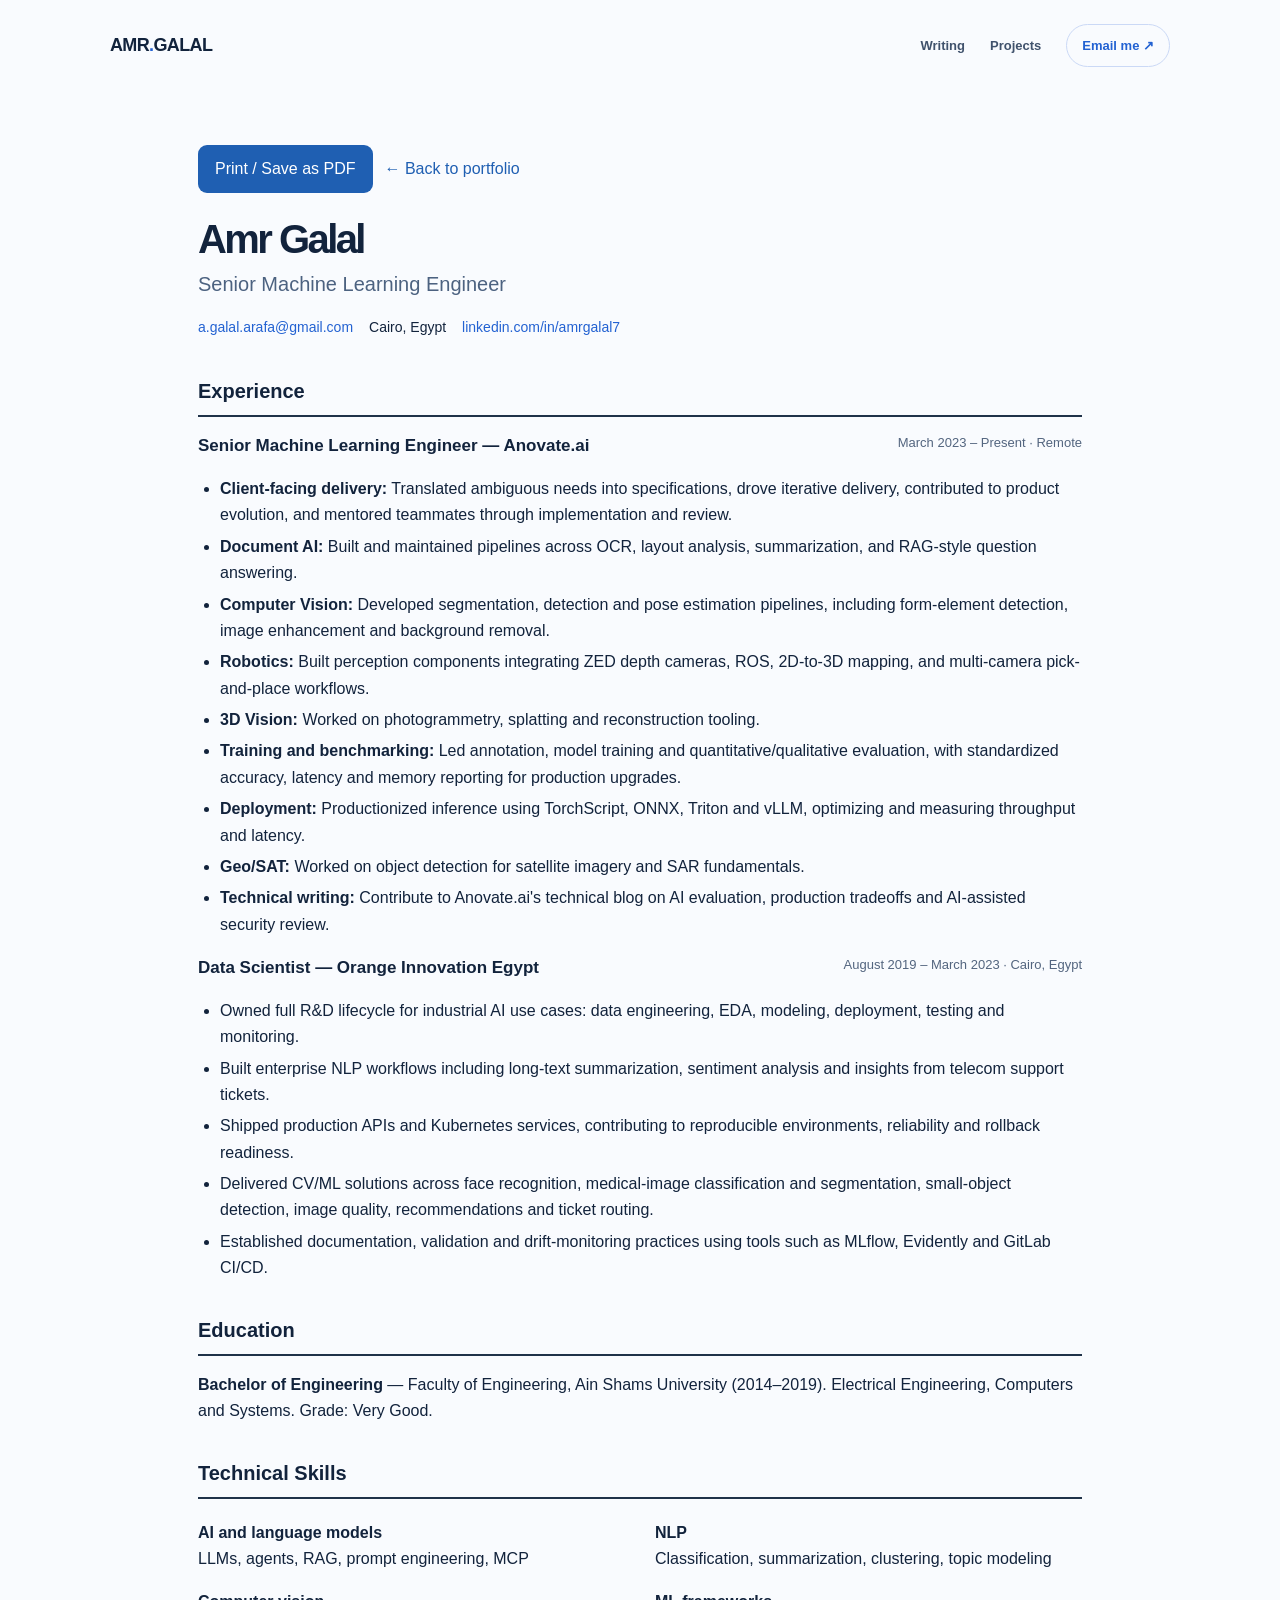
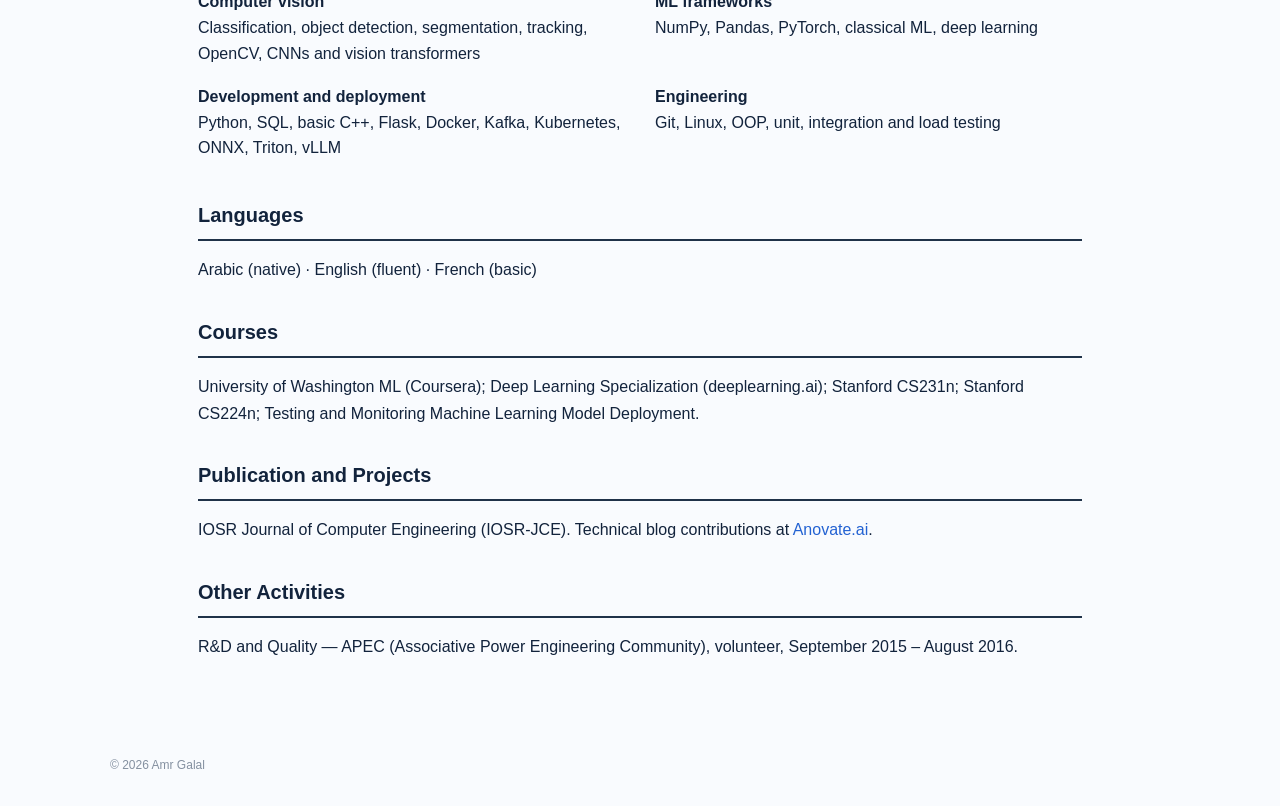
==== cv.html @ aae44b70 "Add general ML engineer CV with technical writing experience" ====
<!doctype html><html lang="en"><head><meta charset="utf-8"><meta name="viewport" content="width=device-width,initial-scale=1"><meta name="description" content="Amr Galal — Senior Machine Learning Engineer CV"><title>CV | Amr Galal</title><link rel="stylesheet" href="style.css"><style>
.cv{max-width:940px;margin:0 auto;padding:54px 28px 80px;color:#12233c}.cv h1{font-size:40px;line-height:1.1;margin-bottom:7px}.cv .role{font-size:20px;color:#4c6280;margin:0 0 16px}.cv .contacts{display:flex;gap:16px;flex-wrap:wrap;font-size:14px;margin-bottom:36px}.cv h2{font-size:20px;border-bottom:2px solid #203249;padding-bottom:8px;margin:32px 0 15px}.cv .jobhead{display:flex;justify-content:space-between;gap:18px;align-items:start}.cv .jobhead h3{font-size:17px;margin:0}.cv .dates{font-size:13px;color:#53657f;white-space:nowrap}.cv ul{padding-left:22px;line-height:1.65}.cv li{margin:5px 0}.cv .skillgroups{display:grid;grid-template-columns:1fr 1fr;gap:6px 30px}.cv .skillgroups p{line-height:1.6;margin:6px 0}.cv p{line-height:1.65}.cv .subtle{color:#53657f}.cv-actions{display:flex;gap:12px;flex-wrap:wrap;margin-bottom:24px}.cv-actions button{background:#1f5fb2;border:0;border-radius:9px;padding:11px 17px;color:white;cursor:pointer;font:inherit}.cv-actions a{align-self:center;color:#1f5fb2}@media(max-width:650px){.cv .jobhead{display:block}.cv .dates{white-space:normal}.cv .skillgroups{grid-template-columns:1fr}.cv h1{font-size:33px}}@media print{nav,.cv-actions,footer{display:none!important}.cv{padding:0;max-width:none}.cv h2{page-break-after:avoid}.cv li{break-inside:avoid}body{background:white!important}.cv{font-size:10.4pt}.cv h1{font-size:26pt}.cv .skillgroups{grid-template-columns:1fr 1fr}}
</style></head><body><nav><a class="brand" href="index.html">AMR<span>.</span>GALAL</a><div class="navlinks"><a href="index.html#writing">Writing</a><a href="index.html#projects">Projects</a><a class="pill" href="mailto:a.galal.arafa@gmail.com">Email me ↗</a></div></nav><main class="cv">
<div class="cv-actions"><button type="button" onclick="window.print()">Print / Save as PDF</button><a href="index.html">← Back to portfolio</a></div>
<h1>Amr Galal</h1><div class="role">Senior Machine Learning Engineer</div><div class="contacts"><a href="mailto:a.galal.arafa@gmail.com">a.galal.arafa@gmail.com</a><span>Cairo, Egypt</span><a href="https://www.linkedin.com/in/amrgalal7" target="_blank" rel="noopener noreferrer">linkedin.com/in/amrgalal7</a></div>
<h2>Experience</h2>
<section><div class="jobhead"><h3>Senior Machine Learning Engineer — Anovate.ai</h3><div class="dates">March 2023 – Present · Remote</div></div><ul>
<li><strong>Client-facing delivery:</strong> Translated ambiguous needs into specifications, drove iterative delivery, contributed to product evolution, and mentored teammates through implementation and review.</li>
<li><strong>Document AI:</strong> Built and maintained pipelines across OCR, layout analysis, summarization, and RAG-style question answering.</li>
<li><strong>Computer Vision:</strong> Developed segmentation, detection and pose estimation pipelines, including form-element detection, image enhancement and background removal.</li>
<li><strong>Robotics:</strong> Built perception components integrating ZED depth cameras, ROS, 2D-to-3D mapping, and multi-camera pick-and-place workflows.</li>
<li><strong>3D Vision:</strong> Worked on photogrammetry, splatting and reconstruction tooling.</li>
<li><strong>Training and benchmarking:</strong> Led annotation, model training and quantitative/qualitative evaluation, with standardized accuracy, latency and memory reporting for production upgrades.</li>
<li><strong>Deployment:</strong> Productionized inference using TorchScript, ONNX, Triton and vLLM, optimizing and measuring throughput and latency.</li>
<li><strong>Geo/SAT:</strong> Worked on object detection for satellite imagery and SAR fundamentals.</li>
<li><strong>Technical writing:</strong> Contribute to Anovate.ai's technical blog on AI evaluation, production tradeoffs and AI-assisted security review.</li>
</ul></section>
<section><div class="jobhead"><h3>Data Scientist — Orange Innovation Egypt</h3><div class="dates">August 2019 – March 2023 · Cairo, Egypt</div></div><ul>
<li>Owned full R&amp;D lifecycle for industrial AI use cases: data engineering, EDA, modeling, deployment, testing and monitoring.</li>
<li>Built enterprise NLP workflows including long-text summarization, sentiment analysis and insights from telecom support tickets.</li>
<li>Shipped production APIs and Kubernetes services, contributing to reproducible environments, reliability and rollback readiness.</li>
<li>Delivered CV/ML solutions across face recognition, medical-image classification and segmentation, small-object detection, image quality, recommendations and ticket routing.</li>
<li>Established documentation, validation and drift-monitoring practices using tools such as MLflow, Evidently and GitLab CI/CD.</li>
</ul></section>
<h2>Education</h2><p><strong>Bachelor of Engineering</strong> — Faculty of Engineering, Ain Shams University (2014–2019). Electrical Engineering, Computers and Systems. Grade: Very Good.</p>
<h2>Technical Skills</h2><div class="skillgroups">
<p><strong>AI and language models</strong><br>LLMs, agents, RAG, prompt engineering, MCP</p>
<p><strong>NLP</strong><br>Classification, summarization, clustering, topic modeling</p>
<p><strong>Computer vision</strong><br>Classification, object detection, segmentation, tracking, OpenCV, CNNs and vision transformers</p>
<p><strong>ML frameworks</strong><br>NumPy, Pandas, PyTorch, classical ML, deep learning</p>
<p><strong>Development and deployment</strong><br>Python, SQL, basic C++, Flask, Docker, Kafka, Kubernetes, ONNX, Triton, vLLM</p>
<p><strong>Engineering</strong><br>Git, Linux, OOP, unit, integration and load testing</p></div>
<h2>Languages</h2><p>Arabic (native) · English (fluent) · French (basic)</p>
<h2>Courses</h2><p>University of Washington ML (Coursera); Deep Learning Specialization (deeplearning.ai); Stanford CS231n; Stanford CS224n; Testing and Monitoring Machine Learning Model Deployment.</p>
<h2>Publication and Projects</h2><p>IOSR Journal of Computer Engineering (IOSR-JCE). Technical blog contributions at <a href="https://anovate.ai/blog" target="_blank" rel="noopener noreferrer">Anovate.ai</a>.</p>
<h2>Other Activities</h2><p>R&amp;D and Quality — APEC (Associative Power Engineering Community), volunteer, September 2015 – August 2016.</p>
</main><footer><span>© 2026 Amr Galal</span></footer></body></html>
---- style.css ----
:root{--ink:#12233c;--muted:#57657a;--light:#eff3f8;--line:#dbe2eb;--blue:#2362d2;--blue2:#144aaf;--white:#fff;--bg:#f9fbfe;--r:18px}
*{box-sizing:border-box}html{scroll-behavior:smooth}body{margin:0;background:var(--bg);color:var(--ink);font-family:Inter,ui-sans-serif,-apple-system,BlinkMacSystemFont,"Segoe UI",Arial,sans-serif;line-height:1.62;-webkit-font-smoothing:antialiased}a{color:var(--blue);text-decoration:none}a:hover{text-decoration:underline}nav{display:flex;justify-content:space-between;align-items:center;gap:12px;max-width:1120px;margin:auto;padding:24px 30px}.brand{color:var(--ink);font-size:18px;font-weight:800;letter-spacing:-.035em}.brand span{color:var(--blue)}nav .navlinks{display:flex;align-items:center;gap:25px;font-size:13px;font-weight:650}nav .navlinks a{color:#40526c}nav .navlinks .pill{color:var(--blue);border:1px solid #cbd9f6;padding:10px 15px;border-radius:100px}main{max-width:1120px;margin:auto;padding:0 30px}.hero{padding:68px 0 58px;display:grid;grid-template-columns: minmax(0,1.4fr) minmax(300px,.6fr);align-items:center;gap:48px}.eyebrow{color:var(--blue);font-size:12px;font-weight:800;text-transform:uppercase;letter-spacing:.15em;display:flex;gap:10px;align-items:center}.eyebrow:before{content:'';width:20px;height:2px;background:var(--blue)}h1{font-size:clamp(42px,5.7vw,72px);line-height:1.08;letter-spacing:-.064em;margin:21px 0 25px;font-weight:850}h1 em{font-style:normal;color:var(--blue)}.hero p.lead{font-size:18px;max-width:610px;color:#455773;line-height:1.74;margin:0 0 27px}.actions{display:flex;flex-wrap:wrap;gap:13px}.btn{display:inline-flex;align-items:center;justify-content:center;gap:10px;padding:12px 18px;border-radius:10px;background:var(--blue);color:white;font-size:14px;font-weight:750;border:1px solid var(--blue);transition:transform .2s,background .2s}.btn:hover{background:var(--blue2);text-decoration:none;transform:translateY(-1px)}.btn.secondary{background:white;color:var(--ink);border-color:#d5dfec}.btn.secondary:hover{background:var(--light)}.panel{background:#172b4a;color:#fff;padding:30px;border-radius:22px;box-shadow:0 25px 45px rgba(20,48,95,.1)}.panel .mini{color:#afc4ec;text-transform:uppercase;letter-spacing:.14em;font-size:11px;font-weight:800}.panel h2{font-size:24px;letter-spacing:-.04em;line-height:1.25;margin:12px 0 24px}.skills-mini{display:flex;flex-wrap:wrap;gap:9px}.skills-mini span{border:1px solid rgba(255,255,255,.18);background:rgba(255,255,255,.055);padding:6px 10px;font-size:12px;border-radius:7px;color:#e5edff}.panel .bottom{border-top:1px solid rgba(255,255,255,.18);padding-top:19px;margin-top:27px;color:#d1dbef;font-size:12px}.stats{display:grid;grid-template-columns:repeat(3,1fr);gap:1px;background:var(--line);border:1px solid var(--line);border-radius:15px;overflow:hidden;margin-bottom:85px}.stat{background:white;padding:20px 24px}.stat strong{font-size:27px;font-weight:850;letter-spacing:-.05em;display:block;line-height:1.2}.stat span{font-size:12px;color:#627085}.section{margin:0 0 83px}.section-header{display:flex;align-items:flex-end;justify-content:space-between;gap:20px;margin-bottom:24px}.kicker{font-size:11px;letter-spacing:.13em;font-weight:800;color:var(--blue);text-transform:uppercase}.section h2{font-size:34px;line-height:1.18;letter-spacing:-.05em;margin:6px 0 0}.section .deck{max-width:650px;color:var(--muted);font-size:14px;margin:13px 0 0}.grid2{display:grid;grid-template-columns:1fr 1fr;gap:18px}.grid3{display:grid;grid-template-columns:repeat(3,1fr);gap:18px}.tile{background:var(--white);border:1px solid var(--line);border-radius:var(--r);padding:25px;min-width:0}.tile .tag{font-size:11px;text-transform:uppercase;letter-spacing:.1em;font-weight:750;color:var(--blue)}.tile h3{font-size:20px;letter-spacing:-.035em;line-height:1.3;margin:11px 0 9px}.tile p{color:var(--muted);font-size:14px;line-height:1.7;margin:0 0 16px}.tile .read{display:inline-flex;align-items:center;gap:7px;font-size:13px;font-weight:750}.tile .read:after{content:'→';font-size:17px}.published{display:flex;flex-wrap:wrap;align-items:center;justify-content:space-between;gap:22px;background:#eaf0fc;border:1px solid #d5e3ff;border-radius:var(--r);padding:26px 30px;margin-top:17px}.published h3{margin:0 0 6px;font-size:19px;letter-spacing:-.025em}.published p{margin:0;max-width:640px;font-size:14px;color:#53647d}.published a{white-space:nowrap;font-weight:800;font-size:13px}.project .num{font-size:12px;color:var(--blue);font-weight:850}.project h3{font-size:19px;margin:12px 0 9px}.project p{font-size:14px;margin:0;color:var(--muted);line-height:1.7}.timeline{border-left:2px solid #dbe4f2;padding-left:26px;margin-top:12px}.job{position:relative;padding:0 0 29px}.job:last-child{padding-bottom:0}.job:before{content:'';position:absolute;left:-33px;top:7px;width:11px;height:11px;border-radius:50%;background:#2c69d7;border:3px solid var(--bg)}.job .date{font-size:12px;color:var(--blue);font-weight:750}.job h3{font-size:19px;margin:6px 0 4px;letter-spacing:-.025em}.job p{margin:0;color:var(--muted);font-size:14px;max-width:800px}.contact{background:#172b4a;border-radius:22px;padding:41px;color:#fff;margin-bottom:70px;display:flex;align-items:center;justify-content:space-between;gap:25px}.contact h2{font-size:30px;letter-spacing:-.04em;margin:0 0 8px}.contact p{margin:0;color:#bdcbe2;font-size:14px;max-width:570px}.contact .btn{background:white;color:#172b4a;border-color:white;white-space:nowrap}footer{max-width:1120px;margin:auto;padding:0 30px 30px;display:flex;justify-content:space-between;gap:15px;color:#8490a0;font-size:12px}footer a{color:#627085}
.articlemain{max-width:800px;padding-top:35px}.back{font-size:13px;font-weight:700}.article-kicker{font-size:12px;text-transform:uppercase;letter-spacing:.13em;font-weight:750;color:var(--blue);margin-top:44px}.article-title{font-size:clamp(39px,5.7vw,61px);line-height:1.09;letter-spacing:-.055em;margin:14px 0 20px}.article-lead{font-size:19px;line-height:1.65;color:#475874;margin:0 0 26px}.article-meta{border-bottom:1px solid var(--line);padding-bottom:30px;color:#718098;font-size:12px;margin-bottom:34px}.prose{font-size:15.5px;color:#2c3c54;line-height:1.85}.prose h2{font-size:26px;line-height:1.3;color:var(--ink);letter-spacing:-.04em;margin:36px 0 10px}.prose h3{font-size:19px;line-height:1.3;color:var(--ink);margin:24px 0 9px}.prose p{margin:0 0 17px}.prose ul,.prose ol{padding-left:24px;margin:8px 0 24px}.prose li{margin:8px 0}.prose code{background:#eaf0f8;padding:2px 5px;border-radius:4px;font-size:.89em}.prose pre{overflow-x:auto;background:#152842;color:#e6edfa;padding:22px;border-radius:12px;font-size:13px;line-height:1.7}.prose pre code{background:none;color:inherit;padding:0;font-size:inherit}.note{background:#f0f5fd;border-left:3px solid #3a72de;padding:15px 19px;color:#3f5271;border-radius:0 9px 9px 0;margin:22px 0}.article-footer{display:flex;justify-content:space-between;gap:15px;padding:34px 0 65px;border-top:1px solid var(--line);margin-top:40px;font-size:13px}
@media(max-width:800px){.hero{grid-template-columns:1fr;gap:24px;padding-top:30px}.panel{max-width:560px}.stats,.grid3{grid-template-columns:1fr}.grid2{grid-template-columns:1fr}.stats{margin-bottom:65px}.section{margin-bottom:65px}.contact{flex-direction:column;align-items:flex-start}.section-header{display:block}}@media(max-width:520px){nav{padding:19px 20px}.navlinks a:not(.pill){display:none}main{padding:0 20px}h1{font-size:44px}.hero p.lead{font-size:16px}.stat{padding:17px 20px}.section h2{font-size:29px}.contact{padding:29px}.published{padding:22px}footer{padding:0 20px 26px;flex-wrap:wrap}}
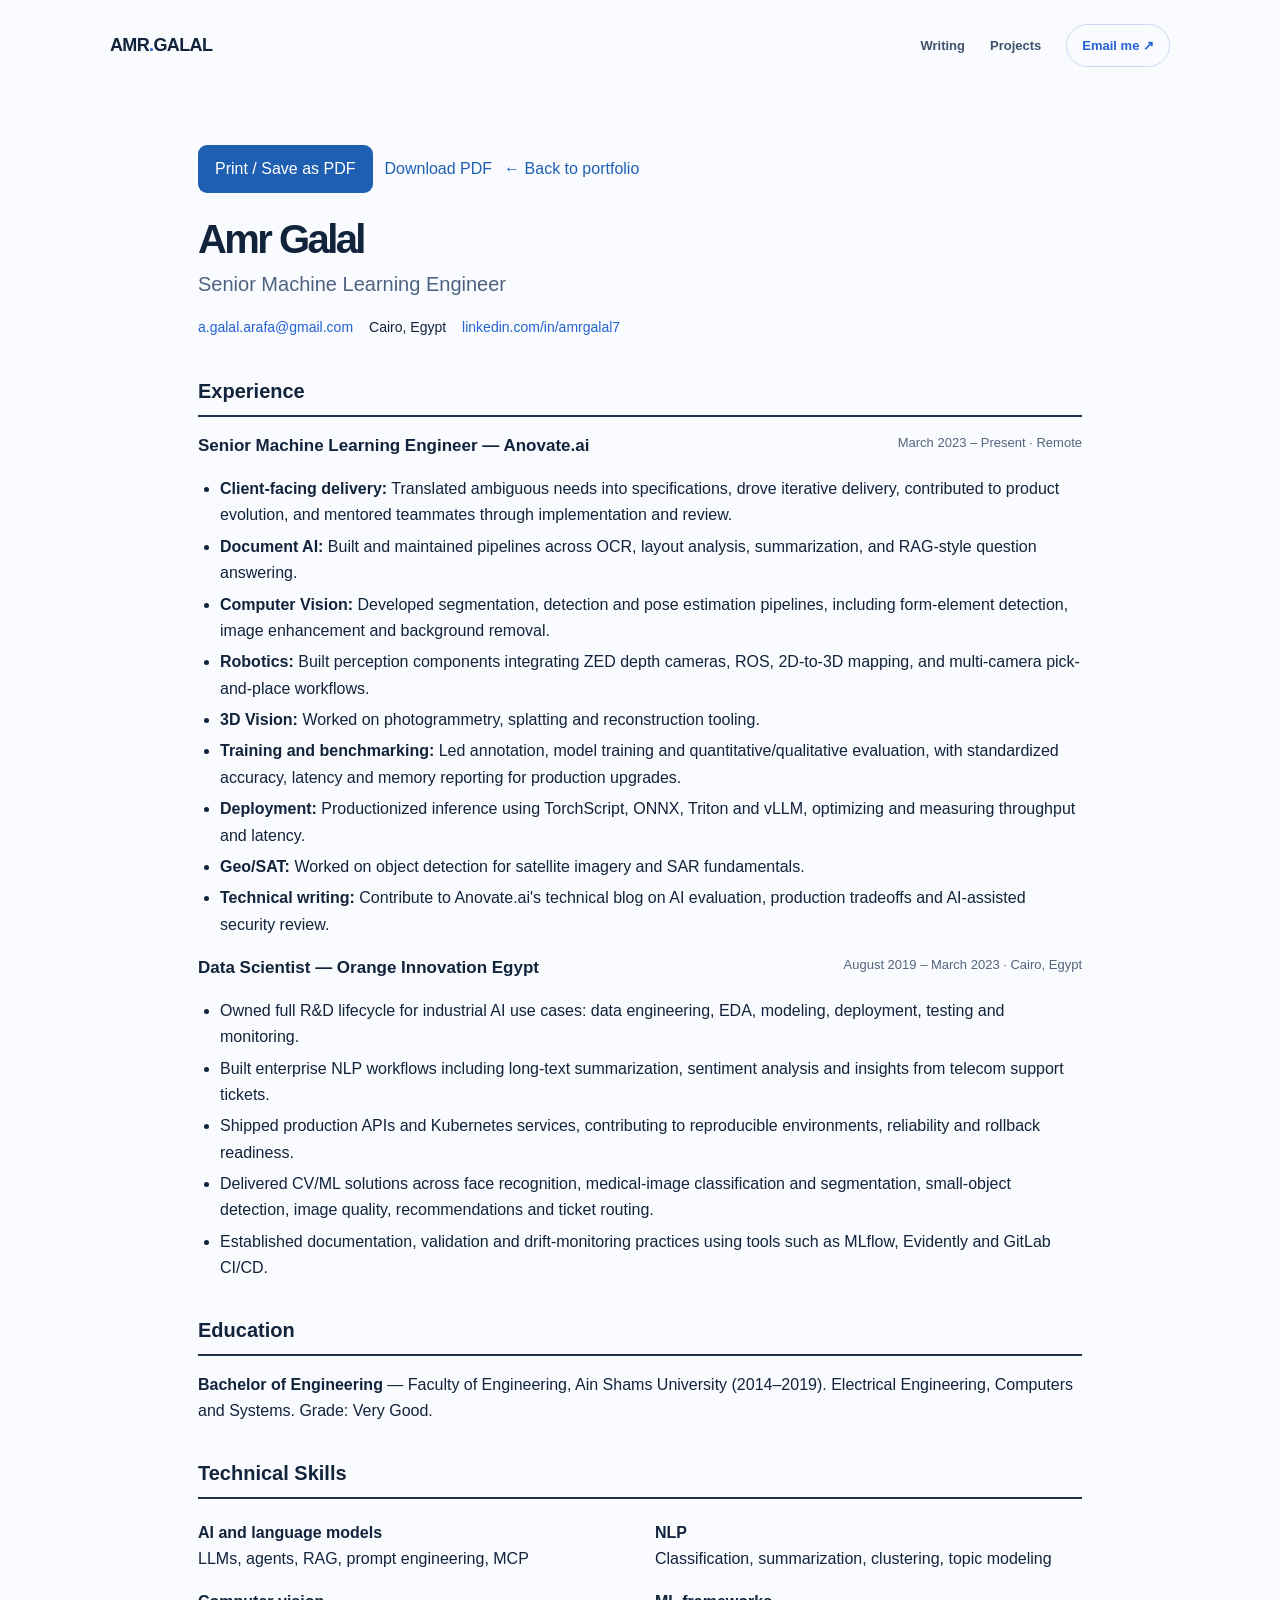
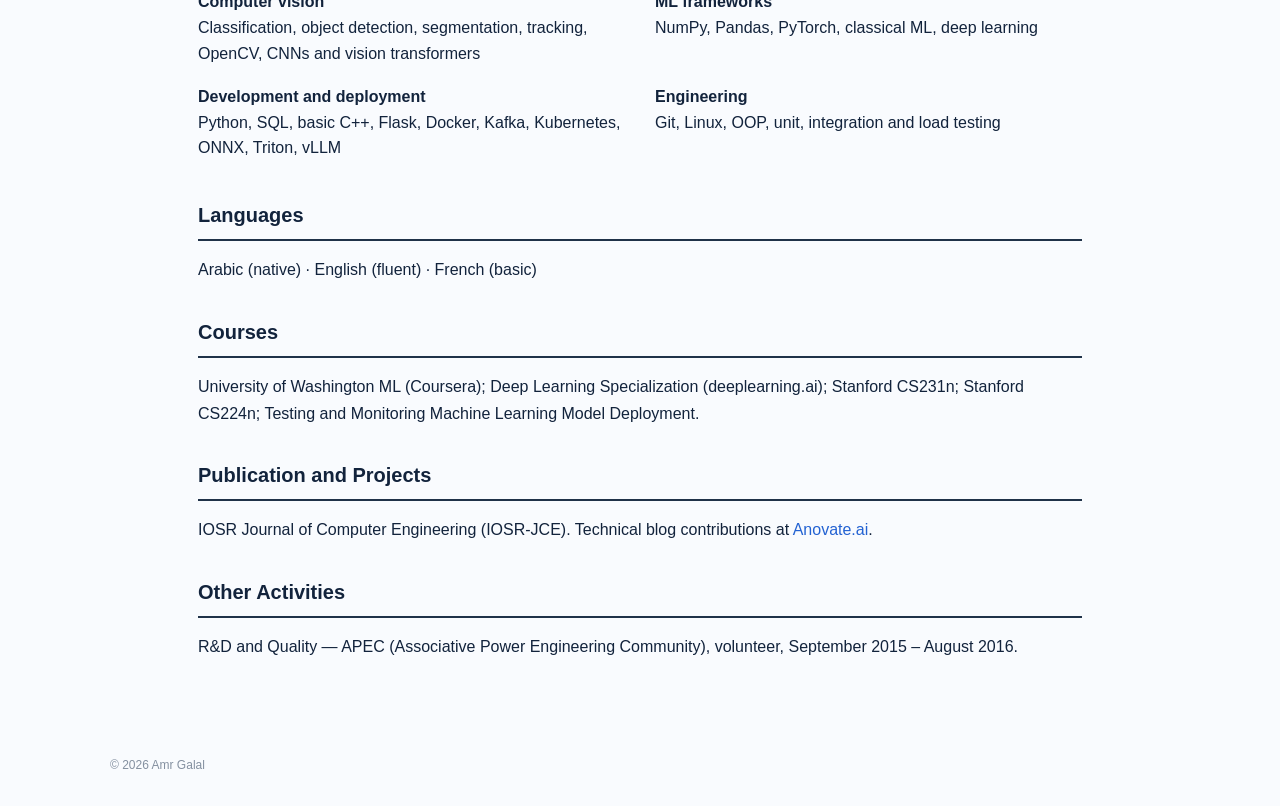
==== commit 9b673969: "Add downloadable PDF option to CV page" ====
--- a/cv.html
+++ b/cv.html
@@ -1,7 +1,7 @@
 <!doctype html><html lang="en"><head><meta charset="utf-8"><meta name="viewport" content="width=device-width,initial-scale=1"><meta name="description" content="Amr Galal — Senior Machine Learning Engineer CV"><title>CV | Amr Galal</title><link rel="stylesheet" href="style.css"><style>
 .cv{max-width:940px;margin:0 auto;padding:54px 28px 80px;color:#12233c}.cv h1{font-size:40px;line-height:1.1;margin-bottom:7px}.cv .role{font-size:20px;color:#4c6280;margin:0 0 16px}.cv .contacts{display:flex;gap:16px;flex-wrap:wrap;font-size:14px;margin-bottom:36px}.cv h2{font-size:20px;border-bottom:2px solid #203249;padding-bottom:8px;margin:32px 0 15px}.cv .jobhead{display:flex;justify-content:space-between;gap:18px;align-items:start}.cv .jobhead h3{font-size:17px;margin:0}.cv .dates{font-size:13px;color:#53657f;white-space:nowrap}.cv ul{padding-left:22px;line-height:1.65}.cv li{margin:5px 0}.cv .skillgroups{display:grid;grid-template-columns:1fr 1fr;gap:6px 30px}.cv .skillgroups p{line-height:1.6;margin:6px 0}.cv p{line-height:1.65}.cv .subtle{color:#53657f}.cv-actions{display:flex;gap:12px;flex-wrap:wrap;margin-bottom:24px}.cv-actions button{background:#1f5fb2;border:0;border-radius:9px;padding:11px 17px;color:white;cursor:pointer;font:inherit}.cv-actions a{align-self:center;color:#1f5fb2}@media(max-width:650px){.cv .jobhead{display:block}.cv .dates{white-space:normal}.cv .skillgroups{grid-template-columns:1fr}.cv h1{font-size:33px}}@media print{nav,.cv-actions,footer{display:none!important}.cv{padding:0;max-width:none}.cv h2{page-break-after:avoid}.cv li{break-inside:avoid}body{background:white!important}.cv{font-size:10.4pt}.cv h1{font-size:26pt}.cv .skillgroups{grid-template-columns:1fr 1fr}}
 </style></head><body><nav><a class="brand" href="index.html">AMR<span>.</span>GALAL</a><div class="navlinks"><a href="index.html#writing">Writing</a><a href="index.html#projects">Projects</a><a class="pill" href="mailto:a.galal.arafa@gmail.com">Email me ↗</a></div></nav><main class="cv">
-<div class="cv-actions"><button type="button" onclick="window.print()">Print / Save as PDF</button><a href="index.html">← Back to portfolio</a></div>
+<div class="cv-actions"><button type="button" onclick="window.print()">Print / Save as PDF</button><a href="Amr_Galal_CV.pdf" download>Download PDF</a><a href="index.html">← Back to portfolio</a></div>
 <h1>Amr Galal</h1><div class="role">Senior Machine Learning Engineer</div><div class="contacts"><a href="mailto:a.galal.arafa@gmail.com">a.galal.arafa@gmail.com</a><span>Cairo, Egypt</span><a href="https://www.linkedin.com/in/amrgalal7" target="_blank" rel="noopener noreferrer">linkedin.com/in/amrgalal7</a></div>
 <h2>Experience</h2>
 <section><div class="jobhead"><h3>Senior Machine Learning Engineer — Anovate.ai</h3><div class="dates">March 2023 – Present · Remote</div></div><ul>
